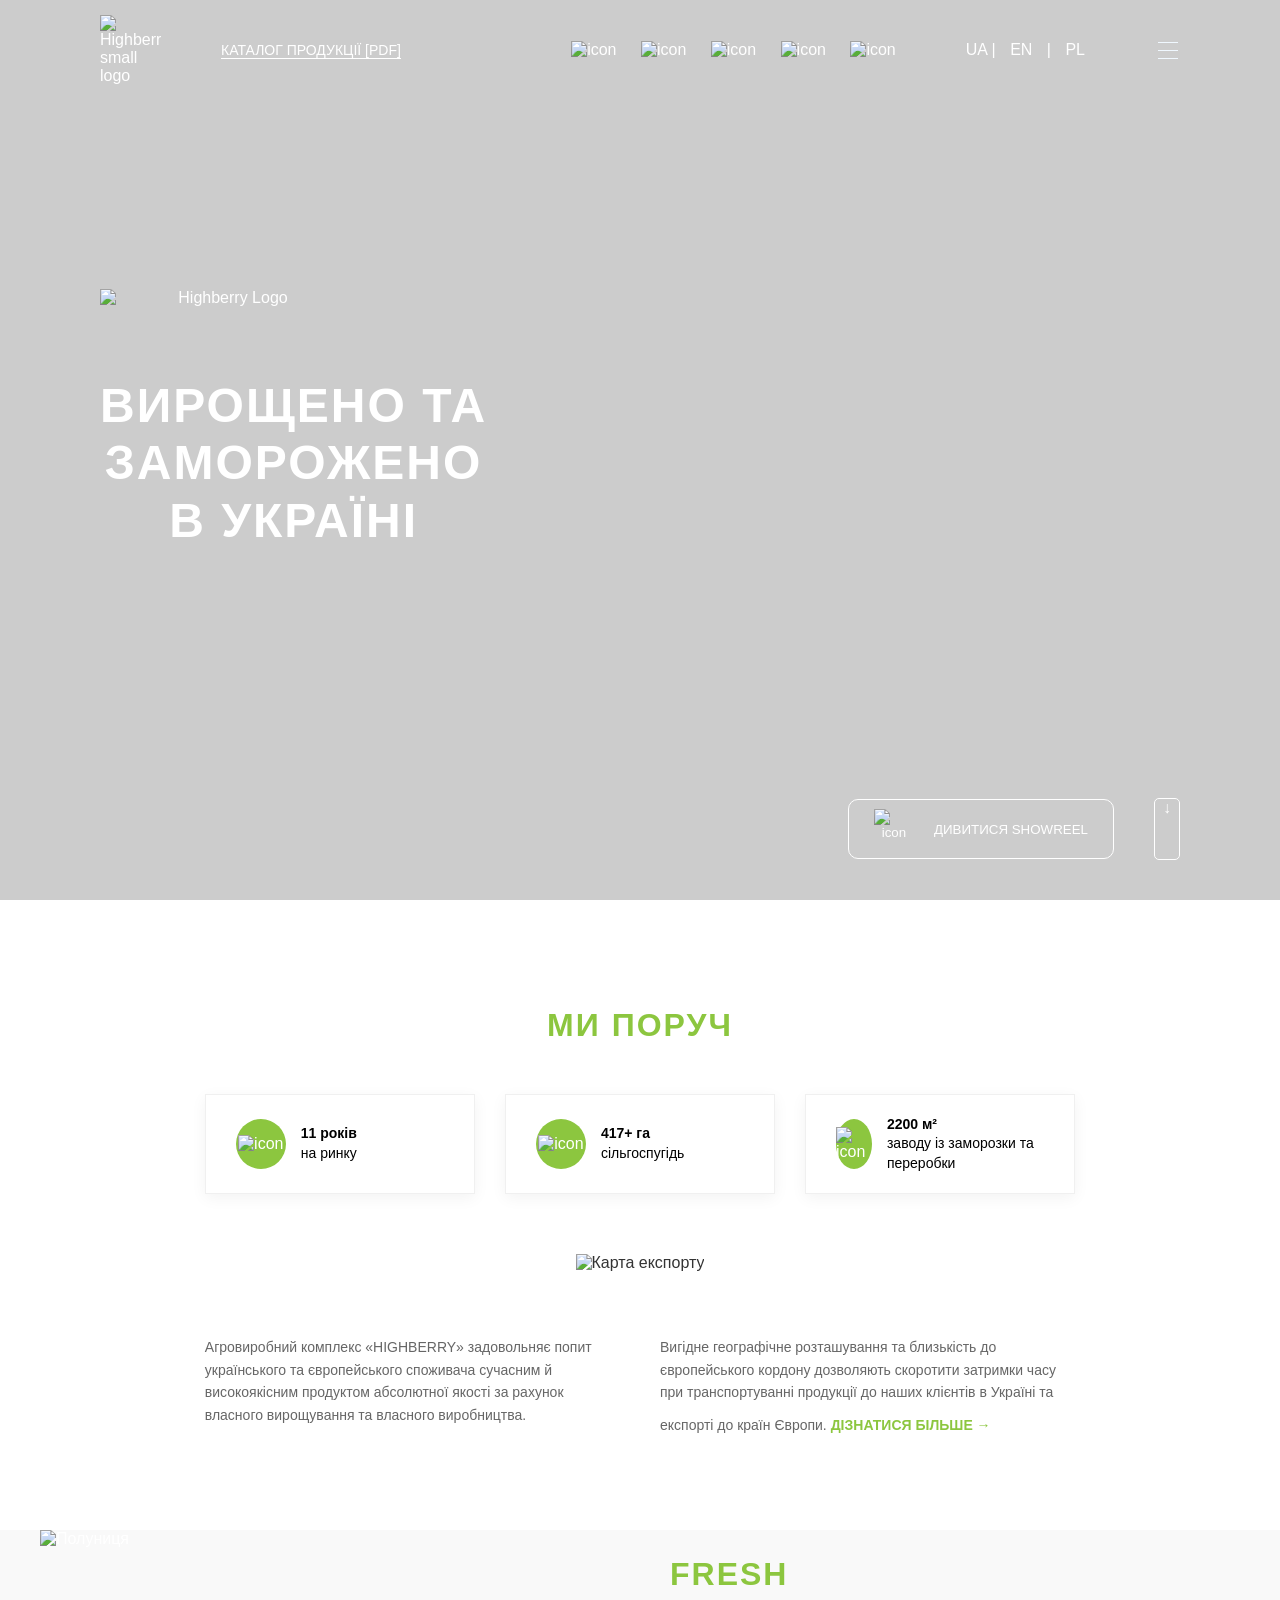
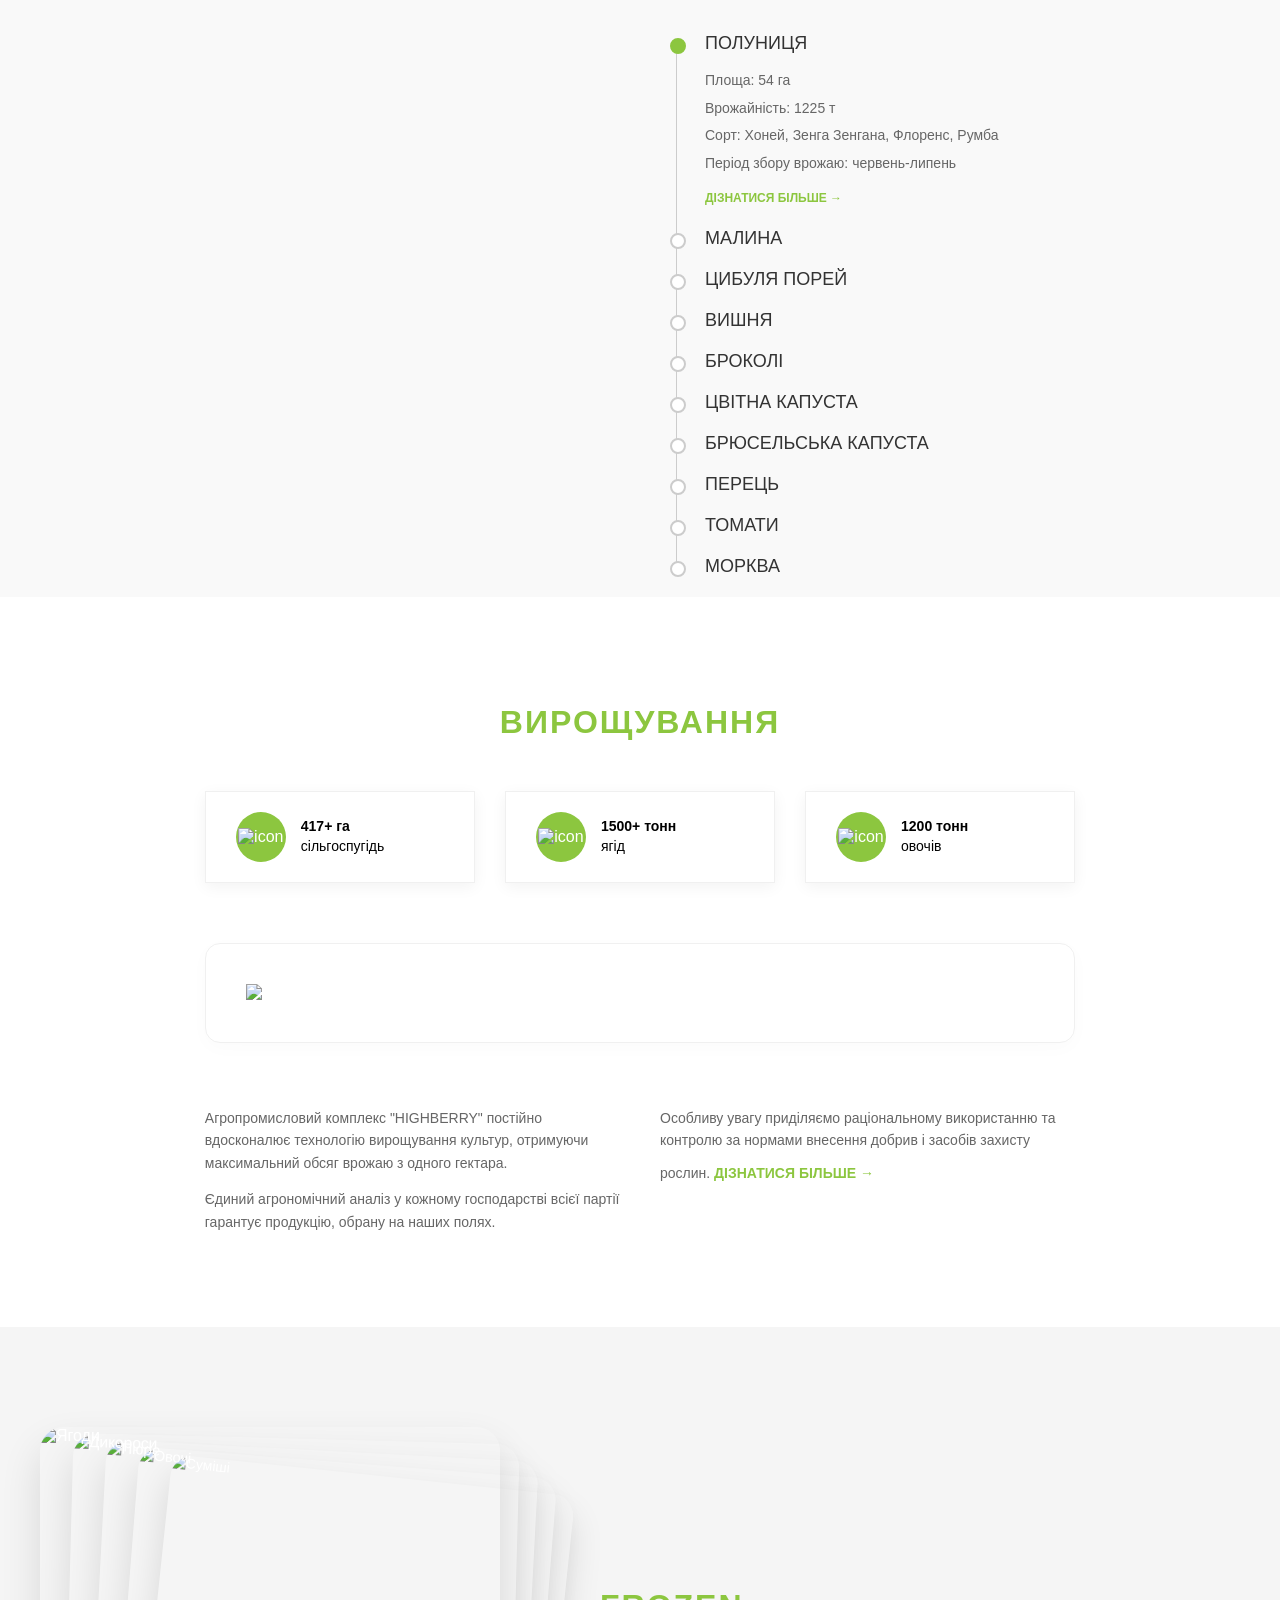
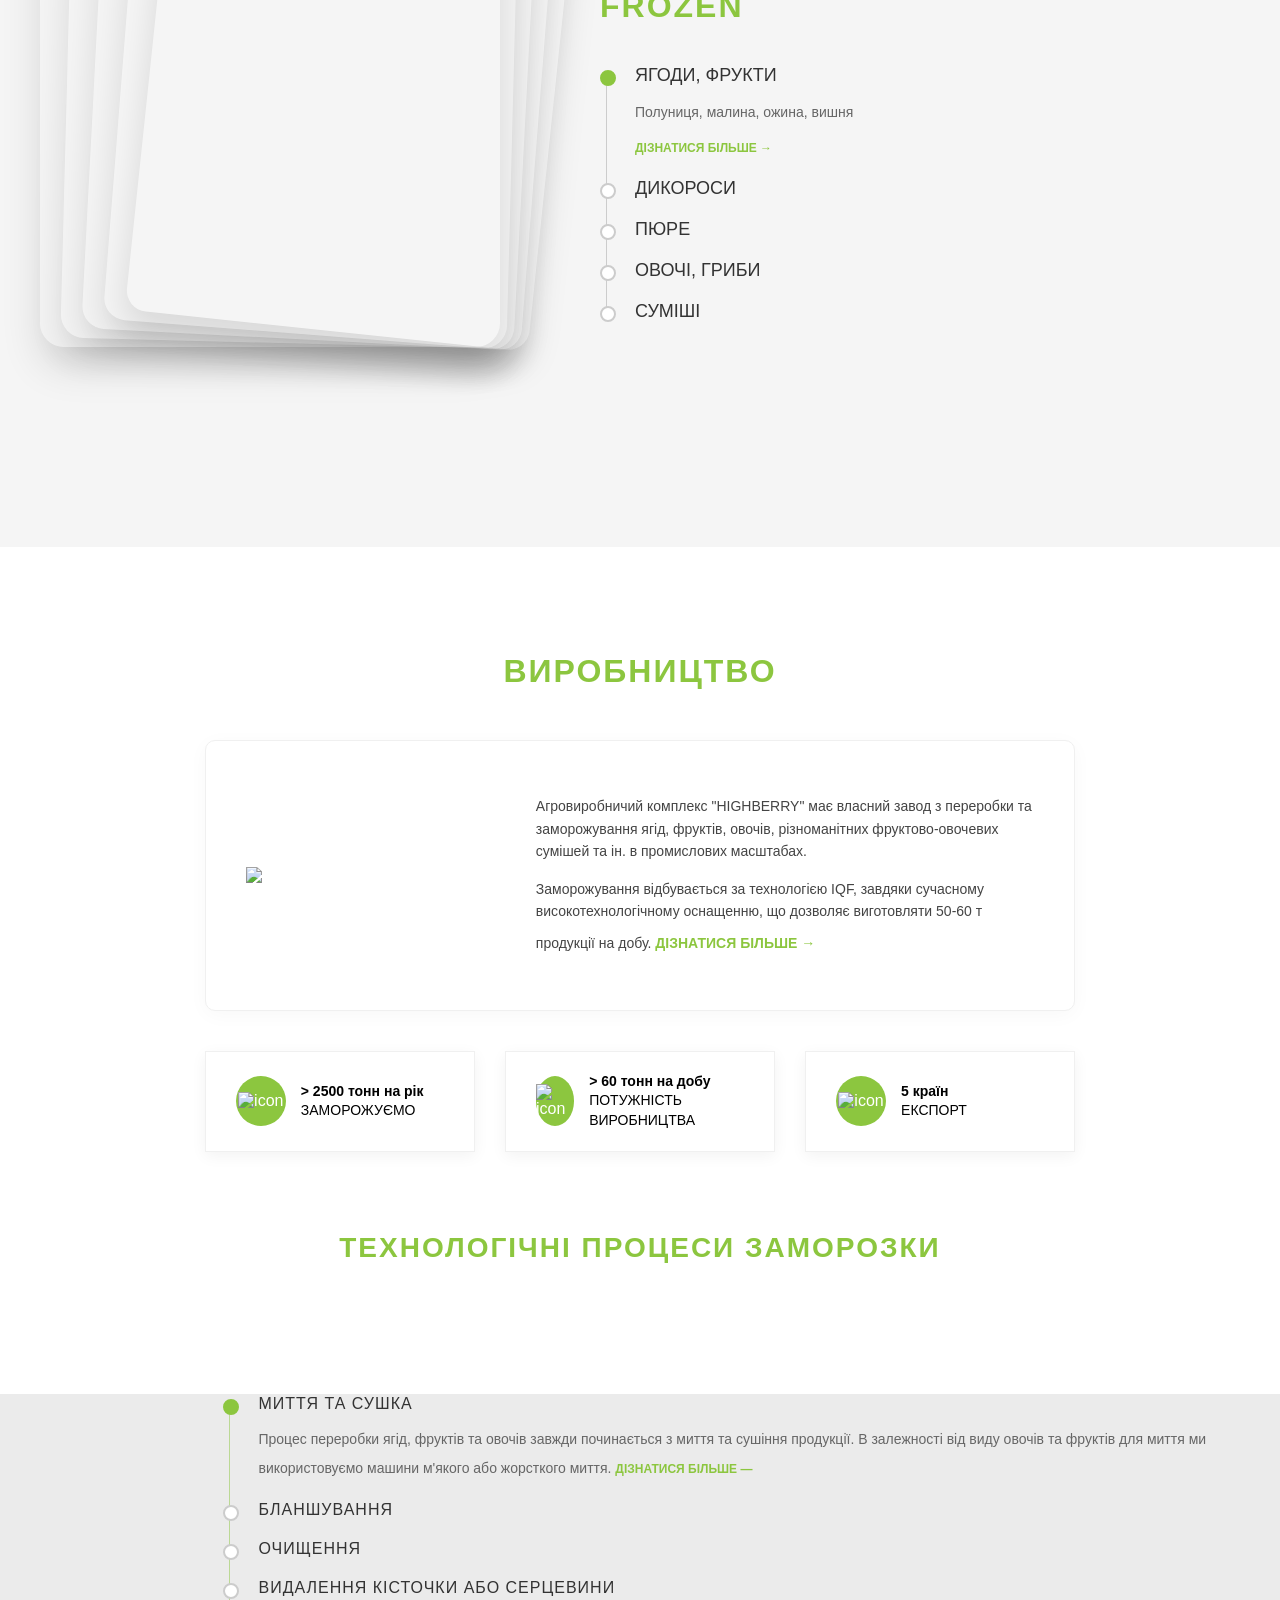
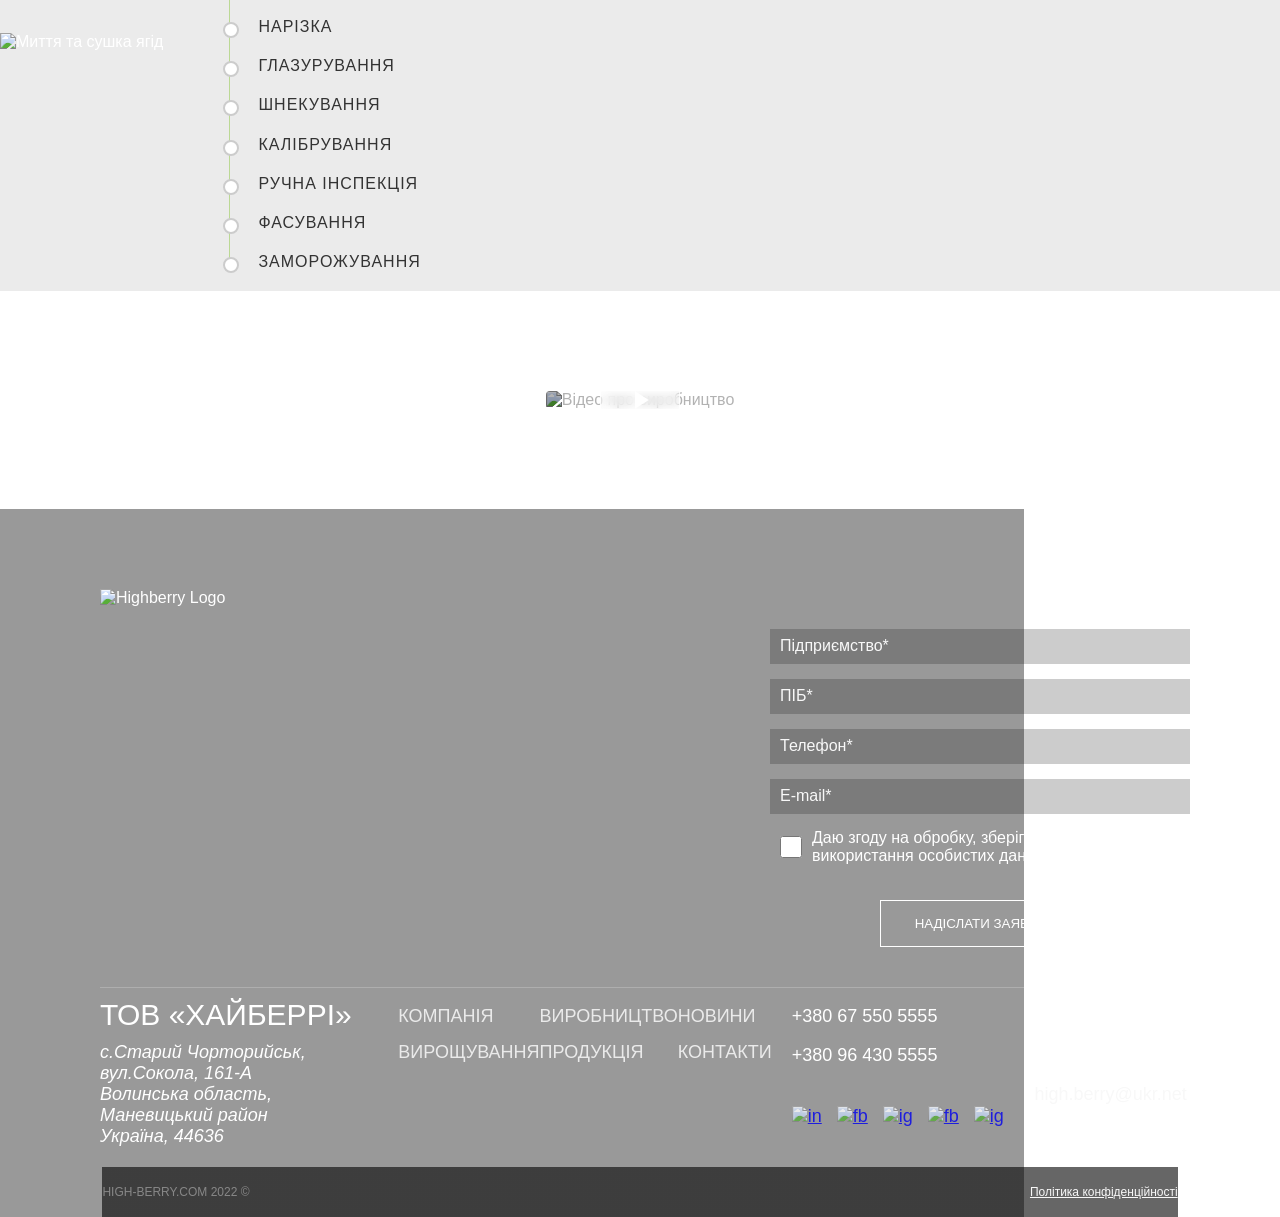
==== index.html @ d0d019eb "Add files via upload" ====
<!DOCTYPE html>
<html lang="en">
<head>
    <meta charset="UTF-8">
    <meta name="viewport" content="width=device-width, initial-scale=1.0">
    <link rel="stylesheet" href="style.css">
    <title>Document</title>
</head>
<body>
    <div class="overlay"></div>
    <nav class="nav">
        <div class="nav-header">
            <div class="lang-switch-mobile">
                <span class="active">UA</span> | <span>EN</span> | <span>PL</span>
            </div>
            <div class="nav-icons">
                <img class="home-btn" alt="icon" src="/img/icons/home.svg"></img>
            </div>
        </div>
    
        <ul class="nav-menu">
            <li><a href="/about.html">ПРО НАС</a></li>
            <li><a href="/mission.html">МІСІЯ ТА ЦІННОСТІ</a></li>
            <li><a href="/growing.html">ВИРОЩУВАННЯ</a></li>
            <li><a href="/production.html">ВИРОБНИЦТВО</a></li>
            <li class="has-submenu"><a href="/products.html">ПРОДУКЦІЯ</a> <img class="arrow-open-production" src="/img/icons/arrow-open.svg" alt="icon"></span>
                <ul class="production">
                    <li><a href="#">Fresh</a></li>
                    <li><a href="#">Frozen</a></li>
                    <li><a href="#">Роздрібні бренди</a></li>
                </ul>
            </li>
            <li><a href="#">НОВИНИ</a> <img class="arrow-open-news" src="/img/icons/arrow-open.svg" alt="icon">
                <ul class="news">
                    <li><a href="/events.html">Події</a></li>
                    <li><a href="/gallery.html">Галерея</a></li>
                    <li><a href="/interesting.html">Корисно Та Цікаво</a></li>
                </ul>
            </li>
            <li><a href="/vacancies.html">ВАКАНСІЇ</a></li>
            <li><a href="/contacts.html">КОНТАКТИ</a></li>
        </ul>
    
        <div class="nav-footer">
            <div class="nav-divider"></div>
            <div class="footer-contacts-row">
                <div class="phones">
                    <p>+380 67 560 3808</p>
                    <p>+380 96 400 5555</p>
                    <p class="email">high.berry@ukr.net</p>
                </div>
                <div class="regions">
                    <p>для України</p>
                    <p>для інших країн</p>
                </div>
            </div>
        </div>
    </nav>
    <section class="hero">
        <video autoplay muted loop playsinline class="background-video">
            <source src="/img/videoplayback.mp4" type="video/mp4">
            Ваш браузер не підтримує відео тег.
        </video>
        <header class="header">
            <div class="header-left">
                <img src="/img/icons/logo.svg" alt="Highberry small logo" class="logo-mini">
                <a href="#" class="catalog-link">КАТАЛОГ ПРОДУКЦІЇ [PDF]</a>
            </div>
            
            <div class="header-right">
                <div class="socials">
                    <img src="img/icons/ldin.svg" alt="icon"> 
                    <img src="img/icons/fb.svg" alt="icon">
                    <img src="img/icons/in.svg" alt="icon">
                    <img src="img/icons/yt.svg" alt="icon">
                    <img src="img/icons/tt.svg" alt="icon">
                </div>
                <div class="lang-switch">
                    <span>UA</span> | <a href="#">EN</a> | <a href="#">PL</a>
                </div>
                <div class="burger-menu"> <span></span></div>
            </div>
        </header>

        <div class="hero-content">
            <img src="/img/icons/logo.svg" alt="Highberry Logo" class="main-logo">
            <h1>ВИРОЩЕНО ТА <br> ЗАМОРОЖЕНО <br> В УКРАЇНІ</h1>
        </div>

        <div class="hero-footer">
            <button class="btn-showreel"><img src="/img/icons/play.svg" alt="icon">ДИВИТИСЯ SHOWREEL</button>
            <div class="scroll-down">↓</div>
        </div>
    </section>
    <section class="location">
        <div class="container">
            <h2 class="section-title">МИ ПОРУЧ</h2>
    
            <!-- Блок з цифрами -->
            <div class="stats-container">
                <div class="stat-card">
                    <div class="stat-icon"><img src="img/icons/years.svg" alt="icon"></div>
                    <div class="stat-text"><strong>11 років</strong><br>на ринку</div>
                </div>
                <div class="stat-card">
                    <div class="stat-icon"><img src="img/icons/farms.svg" alt="icon"></div>
                    <div class="stat-text"><strong>417+ га</strong><br>сільгоспугідь</div>
                </div>
                <div class="stat-card">
                    <div class="stat-icon"><img src="img/icons/factory.svg" alt="icon"></div>
                    <div class="stat-text"><strong>2200 м²</strong><br>заводу із заморозки та переробки</div>
                </div>
            </div>
    
            <!-- Зображення карти (image_9eb51a.png) -->
            <div class="map-wrapper">
                <img src="img/map.png" alt="Карта експорту" class="map-img">
            </div>
    
            <!-- Нижній текст у дві колонки -->
            <div class="location-description">
                <div class="desc-col">
                    <p>Агровиробний комплекс «HIGHBERRY» задовольняє попит українського та європейського споживача сучасним й високоякісним продуктом абсолютної якості за рахунок власного вирощування та власного виробництва.</p>
                </div>
                <div class="desc-col">
                    <p>Вигідне географічне розташування та близькість до європейського кордону дозволяють скоротити затримки часу при транспортуванні продукції до наших клієнтів в Україні та експорті до країн Європи. <a href="#" class="more-link">ДІЗНАТИСЯ БІЛЬШЕ →</a></p>
                </div>
            </div>
        </div>
    </section>
    <section class="fresh">
        <div class="fresh-container">
            <!-- Ліва частина: Зображення -->
            <div class="fresh-image">
                <img src="img/strawberry.png" alt="Полуниця">
            </div>
    
            <!-- Права частина: Контент -->
            <div class="fresh-content">
                <h2 class="fresh-title">FRESH</h2>
                
                <ul class="product-list fresh-list">
                    <!-- Активний пункт -->
                    <li class="product-item active" data-id="strawberry">
                        <div class="product-name">ПОЛУНИЦЯ</div>
                        <div class="product-details">
                            <p>Площа: 54 га</p>
                            <p>Врожайність: 1225 т</p>
                            <p>Сорт: Хоней, Зенга Зенгана, Флоренс, Румба</p>
                            <p>Період збору врожаю: червень-липень</p>
                            <a href="/cards/strawberry.html" class="details-link">ДІЗНАТИСЯ БІЛЬШЕ →</a>
                        </div>
                    </li>
    
                    <!-- Інші пункти -->
                    <li class="product-item" data-id="raspberry">
                        <div class="product-name">МАЛИНА</div>
                        <div class="product-details">
                            <p>Площа 25,3 га</p>
                            <p>Очікувана врожайність ≈ 200 т</p>
                            <p>Сорт: Полка, Херітейдж, Полана</p>
                            <p>Період збору врожаю: серпень-жовтень</p>
                            <a href="/cards/strawberry.html" class="details-link">ДІЗНАТИСЯ БІЛЬШЕ →</a>
                        </div>    
                    </li>
                    <li class="product-item" data-id="onion">
                        <div class="product-name">ЦИБУЛЯ ПОРЕЙ</div>
                        <div class="product-details">
                            <p>Площа 1 га</p>
                            <p>Очікувана врожайність ≈ 50 т</p>
                            <p>Сорт: Тітус, Крептон</p>
                            <p>Період збору врожаю: жовтень-листопад</p>
                            <a href="/cards/strawberry.html" class="details-link">ДІЗНАТИСЯ БІЛЬШЕ →</a>
                        </div>    
                    </li>
                    <li class="product-item" data-id="cherry">
                        <div class="product-name">ВИШНЯ</div>
                        <div class="product-details">
                            <p>Площа 88,2 га</p>
                            <p>Очікувана врожайність ≈ 1000 т</p>
                            <p>Сорт: Лутовка, Ерді, Дебрецена-Ботермо</p>
                            <p>Період збору врожаю: липень</p>
                            <a href="/cards/strawberry.html" class="details-link">ДІЗНАТИСЯ БІЛЬШЕ →</a>
                        </div>    
                    </li>
                    <li class="product-item" data-id="broccoli">
                        <div class="product-name">БРОКОЛІ</div>
                        <div class="product-details">
                            <p>Площа 45 га</p>
                            <p>Очікувана врожайність ≈ 800 т</p>
                            <p>Сорт: Монако, Партеон, Вавілон, Бесті, Корос, Монрело</p>
                            <p>Період збору врожаю: червень-липень, вересень-жовтень</p>
                            <a href="/cards/strawberry.html" class="details-link">ДІЗНАТИСЯ БІЛЬШЕ →</a>
                        </div>    
                    </li>
                    <li class="product-item" data-id="cauliflower">
                        <div class="product-name">ЦВІТНА КАПУСТА</div>
                        <div class="product-details">
                            <p>Площа 18 га</p>
                            <p>Очікувана врожайність ≈ 100 т</p>
                            <p>Сорт: Ардей</p>
                            <p>Період збору врожаю: липень, жовтень, листопад</p>
                            <a href="/cards/strawberry.html" class="details-link">ДІЗНАТИСЯ БІЛЬШЕ →</a>
                        </div>    
                    </li>
                    <li class="product-item" data-id="brussel">
                        <div class="product-name">БРЮСЕЛЬСЬКА КАПУСТА</div>
                        <div class="product-details">
                            <p>Площа 6 га</p>
                            <p>Очікувана врожайність ≈ 100 т</p>
                            <p>Сорт:  Профітус, Абакус</p>
                            <p>Період збору врожаю: вересень-жовтень</p>
                            <a href="/cards/strawberry.html" class="details-link">ДІЗНАТИСЯ БІЛЬШЕ →</a>
                        </div>    
                    </li>
                    <li class="product-item" data-id="pepper">
                        <div class="product-name">ПЕРЕЦЬ</div>
                        <div class="product-details">
                            <p>Площа 7 га</p>
                            <p>Очікувана врожайність ≈ 400 т</p>
                            <p>Сорт: Геркулес, Абей, Амаретто, Хаскі, Вангард, Фламінго</p>
                            <p>Період збору врожаю: серпень-вересень</p>
                            <a href="/cards/strawberry.html" class="details-link">ДІЗНАТИСЯ БІЛЬШЕ →</a>
                        </div>    
                    </li>
                    <li class="product-item" data-id="tomato">
                        <div class="product-name">ТОМАТИ</div>
                        <div class="product-details">
                            <p>Площа 4 га</p>
                            <p>Очікувана врожайність ≈ 400 т</p>
                            <p>Сорт: Ред Скай</p>
                            <p>Період збору врожаю: серпень-жовтень</p>
                            <a href="/cards/strawberry.html" class="details-link">ДІЗНАТИСЯ БІЛЬШЕ →</a>
                        </div>    
                    </li>
                    <li class="product-item" data-id="carrot">
                        <div class="product-name">МОРКВА</div>
                        <div class="product-details">
                            <p>Площа 10 га</p>
                            <p>Очікувана врожайність ≈ 1000 т</p>
                            <p>Сорт: Абако, Бангор, Болівар, Дордонь, Елеганс, Романс</p>
                            <p>Період збору врожаю: вересень</p>
                            <a href="/cards/strawberry.html" class="details-link">ДІЗНАТИСЯ БІЛЬШЕ →</a>
                        </div>    
                    </li>
                </ul>
            </div>
        </div>
    </section>
    <section class="growing">
        <div class="container">
            <h2 class="section-title">ВИРОЩУВАННЯ</h2>
    
            <!-- Картки статистики -->
            <div class="stats-container">
                <div class="stat-card">
                    <div class="stat-icon"><img src="img/icons/farms.svg" alt="icon"></div>
                    <div class="stat-text"><strong>417+ га</strong><br>сільгоспугідь</div>
                </div>
                <div class="stat-card">
                    <div class="stat-icon"><img src="img/icons/berry.svg" alt="icon"></div>
                    <div class="stat-text"><strong>1500+ тонн</strong><br>ягід</div>
                </div>
                <div class="stat-card">
                    <div class="stat-icon"><img src="img/icons/berry.svg" alt="icon"></div>
                    <div class="stat-text"><strong>1200 тонн</strong><br>овочів</div>
                </div>
            </div>
    
            <!-- Центральне зображення території -->
            <div class="territory-wrapper">
                <img src="img/territory.png" alt="Схема території 417 га" class="territory-img">
            </div>
    
            <!-- Опис у дві колонки -->
            <div class="location-description">
                <div class="desc-col">
                    <p>Агропромисловий комплекс "HIGHBERRY" постійно вдосконалює технологію вирощування культур, отримуючи максимальний обсяг врожаю з одного гектара.</p>
                    <p>Єдиний агрономічний аналіз у кожному господарстві всієї партії гарантує продукцію, обрану на наших полях.</p>
                </div>
                <div class="desc-col">
                    <p>Особливу увагу приділяємо раціональному використанню та контролю за нормами внесення добрив і засобів захисту рослин. <a href="#" class="more-link">ДІЗНАТИСЯ БІЛЬШЕ →</a></p>
                </div>
            </div>
        </div>
    </section>
    <section class="frozen">
        <div class="frozen-container">
            <div class="image-stack" id="frozen-stack">
                <img src="img/berries.png" alt="Ягоди" class="stack-carusel-img active" data-id="berries">
                <img src="img/wild.png" alt="Дикороси" class="stack-carusel-img" data-id="wild">
                <img src="img/puree.png" alt="Пюре" class="stack-carusel-img" data-id="puree">
                <img src="img/veggies.png" alt="Овочі" class="stack-carusel-img" data-id="veggies">
                <img src="img/mix.png" alt="Суміші" class="stack-carusel-img" data-id="mix">
            </div>
    
            <div class="frozen-content">
                <h2 class="frozen-title">FROZEN</h2>
                <ul class="product-list frozen-list">
                    <li class="product-item-carusel active" data-target="berries">
                        <div class="product-name">ЯГОДИ, ФРУКТИ</div>
                        <div class="product-details">
                            <p>Полуниця, малина, ожина, вишня</p>
                            <a href="/products.html" class="details-link">ДІЗНАТИСЯ БІЛЬШЕ →</a>
                        </div>
                    </li>
                    <li class="product-item-carusel" data-target="wild">
                        <div class="product-name">ДИКОРОСИ</div>
                        <div class="product-details">
                            <p>Ожина, журавлина, калина, чорниця...</p>
                            <a href="/products.html" class="details-link">ДІЗНАТИСЯ БІЛЬШЕ →</a>
                        </div>
                    </li>
                    <li class="product-item-carusel" data-target="puree">
                        <div class="product-name">ПЮРЕ</div>
                        <div class="product-details">
                            <p>полуничне і малинове пюре без кісточок</p>
                            <a href="/products.html" class="details-link">ДІЗНАТИСЯ БІЛЬШЕ →</a>
                        </div>
                    </li>
                    <li class="product-item-carusel" data-target="veggies">
                        <div class="product-name">ОВОЧІ, ГРИБИ</div>
                        <div class="product-details">
                            <p>броколі, брюссельська капуста, цвітна капуста, болгарський перець, помідор, морква</p>
                            <a href="/products.html" class="details-link">ДІЗНАТИСЯ БІЛЬШЕ →</a>
                        </div>

                    </li>

                    <li class="product-item-carusel" data-target="mix">
                        <div class="product-name">СУМІШІ</div>
                        <div class="product-details">
                            <p>суміші овочів, ягід і фруктів</p>
                            <a href="#" class="details-link">ДІЗНАТИСЯ БІЛЬШЕ →</a>
                        </div>
                    </li>
                    </ul>
            </div>
        </div>
    </section>
    
    <section class="manufactoring">
        <div class="container">
            <h2 class="section-title">ВИРОБНИЦТВО</h2>
    
            <!-- Головна картка IQF -->
            <div class="iqf-main-card">
                <div class="iqf-logo">
                    <img src="img/iqf-logo.svg" alt="IQF Logo">
                </div>
                <div class="iqf-text">
                    <p>Агровиробничий комплекс "HIGHBERRY" має власний завод з переробки та заморожування ягід, фруктів, овочів, різноманітних фруктово-овочевих сумішей та ін. в промислових масштабах.</p>
                    <p>Заморожування відбувається за технологією IQF, завдяки сучасному високотехнологічному оснащенню, що дозволяє виготовляти 50-60 т продукції на добу. <a href="#" class="more-link">ДІЗНАТИСЯ БІЛЬШЕ →</a></p>
                </div>
            </div>
    
            <!-- Картки статистики (використовуємо вже існуючий контейнер) -->
            <div class="stats-container">
                <div class="stat-card">
                    <div class="stat-icon"><img src="img/icons/ice.svg" alt="icon"></div>
                    <div class="stat-text"><strong>> 2500 тонн на рік</strong><br>ЗАМОРОЖУЄМО</div>
                </div>
                <div class="stat-card">
                    <div class="stat-icon"><img src="img/icons/power.svg" alt="icon"></div>
                    <div class="stat-text"><strong>> 60 тонн на добу</strong><br>ПОТУЖНІСТЬ ВИРОБНИЦТВА</div>
                </div>
                <div class="stat-card">
                    <div class="stat-icon"><img src="img/icons/world.svg" alt="icon"></div>
                    <div class="stat-text"><strong>5 країн</strong><br>ЕКСПОРТ</div>
                </div>
            </div>
    
            <h2 class="section-title secondary-title">ТЕХНОЛОГІЧНІ ПРОЦЕСИ ЗАМОРОЗКИ</h2>
        </div>
    </section>
    <section class="tech-processes">
        <div class="tech-container">
            <!-- Ліва частина: Зображення процесу -->
            <div class="tech-image">
                <img src="img/washing.png" alt="Миття та сушка ягід" class="tech-main-image">
            </div>
    
            <!-- Права частина: Список процесів -->
            <div class="fresh-content">
                <ul class="product-list fresh-list">
                    <!-- Активний процес -->
                    <li class="product-item active" data-tech="washing">
                        <div class="product-name">МИТТЯ ТА СУШКА</div>
                        <div class="product-details">
                            <p>Процес переробки ягід, фруктів та овочів завжди починається з миття та сушіння продукції. В залежності від виду овочів та фруктів для миття ми використовуємо машини м'якого або жорсткого миття. <a href="/production.html" class="details-link">ДІЗНАТИСЯ БІЛЬШЕ —</a></p>
                        </div>
                    </li>
                    <li class="product-item" data-tech="blanching">
                        <div class="product-name">БЛАНШУВАННЯ</div>
                        <div class="product-details">
                            <p>Процес швидкого прогрівання продуктів парою. Позбавляє від гіркоти та різкого запаху, дозволяє зберегти колір та аромату продукту.  Бланшована продукція не потребує подальшої кулінарної обробки.
                                <a href="/production.html" class="details-link">ДІЗНАТИСЯ БІЛЬШЕ —</a></p>
                        </div>
                    </li>
                    <li class="product-item" data-tech="cleaning">
                        <div class="product-name">ОЧИЩЕННЯ</div>
                        <div class="product-details">
                            <p>Процес глибокого очищення овочів від бруду та піску, залишків хімічних речовин, полірування та позбавлення продукції від кожухи, або шкірки.
                                <a href="/production.html" class="details-link">ДІЗНАТИСЯ БІЛЬШЕ —</a></p>
                        </div>
                    </li>
                    <li class="product-item" data-tech="seed">
                        <div class="product-name">ВИДАЛЕННЯ КІСТОЧКИ АБО СЕРЦЕВИНИ </div>
                        <div class="product-details">
                            <p>Наші кісточковибивні машини призначені для вилучення кісточок зі свіжих вишень та слив. Продуктивність виробництва — до 60 т на добу.

                                Завод “HIGHBERRY” також  оснащений машиною  для видалення серцевини яблука.
                                <a href="/production.html" class="details-link">ДІЗНАТИСЯ БІЛЬШЕ —</a></p>
                        </div>
                    </li>
                    <li class="product-item" data-tech="cutting">
                        <div class="product-name">НАРІЗКА</div>
                        <div class="product-details">
                            <p>Можлива нарізка кубиками / соломкою / кільцями / скибочками

                                Промислові шинкувальні машини призначені для нарізки кубиками, соломкою, кільцями  або  скибочками великого асортименту овочів та коренеплодів.
                                
                                Функція регулювання подрібнювання та широкий асортимент ножів й решіток дозволяє налаштовувати машини для  нарізки продуктів різним калібром та товщиною.
                                <a href="/production.html" class="details-link">ДІЗНАТИСЯ БІЛЬШЕ —</a></p>
                        </div>
                    </li>
                    <li class="product-item" data-tech="glazing">
                        <div class="product-name">ГЛАЗУРУВАННЯ</div>
                        <div class="product-details">
                            <p>Процес утворення тонкого шару льодяної глазурі на поверхні хрестоцвітих, а саме броколі та кольорової капусти. Це захищає продукт від виморожування та розпадання суцвіття. Дозволяє зберігати форму та колір близькими до свіжих протягом усього терміну зберігання. Після глазурування продукція зберігає високу якість та розсипчастість, добре фасується.<a href="/production.html" class="details-link">ДІЗНАТИСЯ БІЛЬШЕ —</a></p>
                        </div>
                    </li>
                    <li class="product-item" data-tech="screw">
                        <div class="product-name">ШНЕКУВАННЯ</div>
                        <div class="product-details">
                            <p>Процес провіювання, відділення ягід від стебел, плодоніжок, хвостиків та листочків на шнеку.<a href="#" class="details-link">ДІЗНАТИСЯ БІЛЬШЕ —</a></p>
                        </div>
                    </li>
                    <li class="product-item" data-tech="sorting">
                        <div class="product-name">КАЛІБРУВАННЯ</div>
                        <div class="product-details">
                            <p>Наш завод обладнаний промисловими калібраторами та конвейєром, для механічного розділу на фракції сировини.  За їх допомогою, в процесі калібрування, йде відсів занадто мілких фракцій та відбувається сортування ягід,  фруктів та овочів.<a href="/production.html" class="details-link">ДІЗНАТИСЯ БІЛЬШЕ —</a></p>
                        </div>
                    </li>
                    <li class="product-item "data-tech="inspection">
                        <div class="product-name">РУЧНА ІНСПЕКЦІЯ</div>
                        <div class="product-details">
                            <p>Інспекція — це найвідповідальніший із процесів, саме тому цю функцію довірено людині. Незамінні на виробництві професійні інспекційні столи-конвеєри зі спеціальним освітленням є запорукою якісного та успішного виконання заходів контролю.<a href="/production.html" class="details-link">ДІЗНАТИСЯ БІЛЬШЕ —</a></p>
                        </div>
                    </li>
                    <li class="product-item" data-tech="packing">
                        <div class="product-name">ФАСУВАННЯ</div>
                        <div class="product-details">
                            <p>Особливе місце серед технологічних процесів займає фасування та пакування продукції. Пакувальне обладнання  є універсальним, це дозволяє упаковувати як свіжу, так і заморожену продукцію різних типів – овочі, фрукти, ягоди, суміші вагою від 400г до 25кг.<a href="/production.html" class="details-link">ДІЗНАТИСЯ БІЛЬШЕ —</a></p>
                        </div>
                    </li>
                    <li class="product-item" data-tech="freezing">
                        <div class="product-name">ЗАМОРОЖУВАННЯ</div>
                        <div class="product-details">
                            <p>Заморожування — це ефективний метод консервування продуктів шляхом зниження їх температури нижче точки замерзання води (зазвичай -18 і нижче), що зупиняє розвиток мікроорганізмів та зберігає поживність.<a href="/production.html" class="details-link">ДІЗНАТИСЯ БІЛЬШЕ —</a></p>
                        </div>
                    </li>
                </ul>
            </div>
        </div>
    </section>
    <section class="video-section">
        <div class="container">
            <div class="video-container">
                <!-- Зображення-заглушка (thumbnail) -->
                <img src="img/video-preview.png" alt="Відео про виробництво" class="video-thumb">
                
                <!-- Кнопка Play -->
                <button class="play-button">
                    <svg viewBox="0 0 24 24" fill="none" xmlns="http://www.w3.org/2000/svg">
                        <path d="M8 5V19L19 12L8 5Z" fill="white"/>
                    </svg>
                </button>
            </div>
        </div>
    </section>
    <footer class="last">
            <div class="footer-container">
                <!-- Верхня частина з лого та формою -->
                <div class="footer-top">
                    <div class="footer-logo">
                        <img src="img/icons/logo.svg" alt="Highberry Logo">
                    </div>
                    
                    <form class="contact-form">
                        <input type="text" placeholder="Підприємство*">
                        <input type="text" placeholder="ПІБ*">
                        <input type="tel" placeholder="Телефон*">
                        <input type="email" placeholder="E-mail*">
                        <div class="form-agreement">
                            <input type="checkbox" id="agree">
                            <label for="agree">Даю згоду на обробку, зберігання та використання особистих даних</label>
                        </div>
                        <button type="submit" class="submit-btn">НАДІСЛАТИ ЗАЯВКУ</button>
                    </form>
                </div>
    
                <!-- Нижня частина з контактами та меню -->
                <div class="footer-bottom">
                    <div class="footer-info">
                        <p>ТОВ «ХАЙБЕРРІ»</p>
                        <address>
                            с.Старий Чорторийськ, вул.Сокола, 161-А<br>
                            Волинська область, Маневицький район<br>
                            Україна, 44636
                        </address>
                    </div>
    
                    <nav class="footer-nav">
                        <ul>
                            <li><a href="#">КОМПАНІЯ</a></li>
                            <li><a href="#">ВИРОЩУВАННЯ</a></li>
                        </ul>
                        <ul>
                            <li><a href="#">ВИРОБНИЦТВО</a></li>
                            <li><a href="#">ПРОДУКЦІЯ</a></li>
                        </ul>
                        <ul>
                            <li><a href="#">НОВИНИ</a></li>
                            <li><a href="#">КОНТАКТИ</a></li>
                        </ul>
                    </nav>
    
                    <div class="footer-contacts">
                        <p>+380 67 550 5555</p>
                        <p>+380 96 430 5555</p>
                        <div class="socials-footer">
                            <a href="#"><img src="/img/icons/ldin.svg" alt="in"></a>
                            <a href="#"><img src="/img/icons/fb.svg" alt="fb"></a>
                            <a href="#"><img src="/img/icons/in.svg" alt="ig"></a>
                            <a href="#"><img src="/img/icons/yt.svg" alt="fb"></a>
                            <a href="#"><img src="/img/icons/tt.svg" alt="ig"></a>
                        </div>
                    </div>
                    <div class="footer-email">
                        <p>Для україни</p>
                        <p>Для інших країн</p>
                        <div class="email-footer">
                            <a href="#">high.berry@ukr.net</a>
                        </div>
                    </div>
                </div>
                
            </div>
            <div class="footer-copyright">
                <span>HIGH-BERRY.COM 2022 ©</span>
                <a href="#">Політика конфіденційності</a>
            </div>
    </footer>
    <script>
        document.querySelector('.burger-menu').addEventListener('click',function(){
            this.classList.toggle('active');
            document.querySelector('.overlay').classList.toggle('open');
            document.querySelector('.nav').classList.toggle('open');
        })
        document.querySelector('.arrow-open-production').addEventListener('click',function(){
            this.classList.toggle('active');
            document.querySelector('.production').classList.toggle('open');
        })
        document.querySelector('.arrow-open-news').addEventListener('click',function(){
            this.classList.toggle('active');
            document.querySelector('.news').classList.toggle('open');
        })
        document.addEventListener('DOMContentLoaded', () => {
  initFreshSlider();
  initTechSlider();
  initFrozenSlider();
});

/* =========================
   CORE HELPERS
========================= */

function setActive(items, activeItem) {
  items.forEach(i => i.classList.remove('active'));
  activeItem.classList.add('active');
}

function fadeImage(img, newSrc, delay = 200) {
  img.style.opacity = '0';
  setTimeout(() => {
    img.src = newSrc;
    img.style.opacity = '1';
  }, delay);
}
function initFreshSlider() {
  const items = document.querySelectorAll('.fresh-list .product-item');
  const img = document.querySelector('.fresh-image img');

  if (!items.length || !img) return;

  items.forEach(item => {
    item.addEventListener('click', () => {
      const id = item.dataset.id;
      const data = products?.[id];

      if (!data) return;

      setActive(items, item);
      fadeImage(img, data.img);
    });
  });
}
function initTechSlider() {
  const items = document.querySelectorAll('[data-tech]');
  const img = document.querySelector('.tech-main-image');

  if (!items.length || !img) return;

  items.forEach(item => {
    item.addEventListener('click', () => {
      const id = item.dataset.tech;
      const src = techImages?.[id];

      if (!src) return;

      setActive(items, item);
      fadeImage(img, src);
    });
  });
}
function initFrozenSlider() {
  const items = document.querySelectorAll('.product-item-carusel');
  const images = Array.from(document.querySelectorAll('.stack-carusel-img'));

  if (!items.length || !images.length) return;

  let order = [...images];

  function render() {
    order.forEach((img, index) => {
      const offsetY = index * 4;
      const offsetX = index * 20;
      const rotate = index * 1.5;
      const scale = 1 - index * 0.03;

      img.style.zIndex = 100 - index;
      img.style.transform = `
        translateY(${offsetY}px)
        translateX(${offsetX}px)
        rotate(${rotate}deg)
        scale(${scale})
      `;

      img.classList.toggle('active', index === 0);
    });
  }

  render();

  items.forEach(item => {
    item.addEventListener('click', () => {
      setActive(items, item);

      const target = item.dataset.target;
      const clicked = order.find(img => img.dataset.id === target);

      if (!clicked) return;

      order = [
        clicked,
        ...order.filter(i => i !== clicked)
      ];

      render();
    });
  });
}
const products = {
  strawberry: { img: 'img/strawberry.png' },
  raspberry: { img: 'img/raspberry.png' },
  onion: { img: 'img/onion.png' },
  cherry: { img: 'img/cherry.png' },
  broccoli: { img: 'img/broccoli.png' },
  cauliflower: { img: 'img/cauliflower.png' },
  brussel: { img: 'img/brussel.png' },
  pepper: { img: 'img/pepper.png' },
  tomato: { img: 'img/tomato.png' },
  carrot: { img: 'img/carrot.png' }
};
const techImages = {
  washing: 'img/washing.png',
  blanching: 'img/blanching.png',
  cleaning: 'img/cleaning.png',
  seed: 'img/seed.png',
  cutting: 'img/cutting.png',
  glazing: 'img/glazing.jpg',
  screw: 'img/screw.png',
  sorting: 'img/sorting.png',
  inspection: 'img/inspection.png',
  packing: 'img/packing.png',
  freezing: 'img/freezing.png'
};
    </script>
</body>
</html>
---- style.css ----
body { margin: 0; padding: 0; box-sizing: border-box; font-family: Arial, sans-serif; /* Замініть на шрифт з макета */
    color: white; }
.hero { box-sizing: border-box; height: 100vh; background-image: linear-gradient(rgba(0,0,0,0.2), rgba(0,0,0,0.2)); background-size: cover; background-position: center; display: flex; flex-direction: column; justify-content: space-between; padding: 20px 100px; }
.video-bg-container { position: relative; width: 100%; height: 100vh; /* На всю висоту екрана */
    overflow: hidden; /* Щоб відео не вилазило за межі */
    display: flex; align-items: center; justify-content: center; }
.background-video { position: absolute; top: 0; left: 0; width: 100%; height: 100%; object-fit: cover; /* Відео поводиться як background-size: cover */
    z-index: -1; /* Відправляємо відео на задній план */ }
.video-content { color: white; text-align: center; z-index: 1; /* Піднімаємо текст над відео */
    text-shadow: 2px 2px 4px rgba(0,0,0,0.5); /* Додаємо тінь для читабельності */ }
/* Шапка */
.header { display: flex; justify-content: space-between; align-items: center; height: 60px; }
.burger-menu { z-index: 50; width: 25px; height:25px; display: flex; align-items: center; justify-content: center; cursor: pointer; }
.burger-menu span,
.burger-menu::before,
.burger-menu::after { content: ''; position: absolute; height: 1px; width: 20px; background-color: aliceblue; transition: all 0.3s ease 0s; }
.burger-menu::before { transform: translateY(-8px); }
.burger-menu::after { transform: translateY(8px); }
.burger-menu.active span { transform: scale(0); }
.burger-menu.active::before { right: 40px; transform: translateY(6px); transform: rotate(45deg); background-color:#6AB354 }
.burger-menu.active::after { right: 40px; transform: translateY(-6px); transform: rotate(-45deg); background-color:#6AB354 }
.nav { display: block; position: fixed; /* Краще fixed для повноекранного меню */
    top: 0; right: 0; width: 28vw; height: 100vh; background-color: #f8f8f8; z-index: 40; /* Початковий стан — сховано */
    transform: translateX(100%); /* Анімація закриття (спрацює, коли приберете клас .open) */
    animation: closeNav 750ms ease forwards; }
.nav.open { /* Анімація відкриття */
    animation: openNav 750ms ease forwards; }
/* Анімація появи */
@keyframes openNav {
 from { transform: translateX(100%); }
to { transform: translateX(0); }
 }
/* Анімація зникнення */
@keyframes closeNav {
 from { transform: translateX(0); }
to { transform: translateX(100%); }
 }
.nav { position: fixed; top: 0; right: 0; width: 28vw; height: 100vh; background-color: #FFFFFF; z-index: 40; padding: 30px; box-sizing: border-box; display: flex; flex-direction: column; color: #8CC63F; /* Зелений колір тексту з макета */
    font-family: 'Roboto', sans-serif; transform: translateX(100%); transition: transform 0.5s ease; }
.nav.open { transform: translateX(0); }
.overlay { position: fixed; top: 0; left: 0; width: 100%; height: 100%; background-color: rgba(0, 0, 0, 0.4); /* Напівпрозорий чорний колір */
    z-index: 30; /* Менше, ніж у .nav (який має 100), але більше, ніж у контенту */
    opacity: 0; visibility: hidden; transition: opacity 0.5s ease, visibility 0.5s ease; }
/* Стан, коли оверлей активний */
.overlay.open { opacity: 1; visibility: visible; }
/* Хедер меню (іконки та мови) */
.nav-header { display: flex; justify-content: space-between; align-items: center; margin-bottom: 50px; margin-top: 10px; }
.lang-switch-mobile { font-size: 14px; font-weight: bold; }
.home-btn { transform: translateX(-50px); }
/* Пункти меню */
.nav-menu { list-style: none; padding: 0; margin: 0; }
.nav-menu li { opacity: 0; /* Спочатку невидимі */
    transform: translateX(100px); /* Зміщені вправо */ }
.nav.open .nav-menu li { animation: slideIn 0.5s ease forwards; }
@keyframes slideIn {
 to { opacity: 1; transform: translateX(0); }
 }
/* Каскадна поява (затримка для кожного пункту) */
.nav.open .nav-menu li:nth-child(1) { animation-delay: 0.1s; }
.nav.open .nav-menu li:nth-child(2) { animation-delay: 0.2s; }
.nav.open .nav-menu li:nth-child(3) { animation-delay: 0.3s; }
.nav.open .nav-menu li:nth-child(4) { animation-delay: 0.4s; }
.nav.open .nav-menu li:nth-child(5) { animation-delay: 0.5s; }
.nav.open .nav-menu li:nth-child(6) { animation-delay: 0.6s; }
.nav.open .nav-menu li:nth-child(7) { animation-delay: 0.7s; }
.nav.open .nav-menu li:nth-child(8) { animation-delay: 0.8s; }
.nav-menu > li { font-size: 24px; margin-bottom: 15px; text-transform: uppercase; cursor: pointer; align-items: center; gap: 10px; }
nav a { color: #8CC63F; text-decoration: none; }
.arrow { font-size: 16px; }
/* Підменю */
.production, .news { display: none; list-style: none; }
.production li, .news li { margin: 10px 20px 10px ; }
.production.open, .news.open { display:contents; text-transform: capitalize; }
.arrow-open-production.active,.arrow-open-news.active { transform: rotate(90deg); /* Або 90deg, залежно від макета */ }
.submenu li { font-size: 20px; margin-bottom: 10px; text-transform: none; /* Fresh, Frozen пишуться не капсом */ }
/* Контакти внизу меню */
.nav-footer { margin-top: auto; font-size: 13px; font-weight: bold; }
.nav-divider { height: 1px; background-color: #8CC63F; margin-bottom: 25px; opacity: 0.5; }
.footer-contacts-row { display: flex; justify-content: space-between; line-height: 1.8; }
.email { margin-top: 5px; }
.regions { text-align: right; font-weight: normal; }
/* Адаптація для мобільних (ширина меню) */
@media (max-width: 768px) {
 .nav { width: 100vw; /* На мобільних меню на весь екран */ }
 }
.header-left, .header-right { display: flex; align-items: center; gap: 60px; }
.catalog-link { color: white; text-decoration: none; font-size: 14px; border-bottom: 1px solid white; }
.socials img, .lang-switch a { color: white; text-decoration: none; margin: 0 10px; }
/* Центральний контент */
.hero-content { text-align: center; display: flex; flex-direction: column; align-items: flex-start; }
.main-logo { width: 250px; /* Налаштуйте під макет */
    margin-bottom: 30px; }
.logo-mini { width: 61px; }
h1 { font-size: 48px; line-height: 1.2; text-transform: uppercase; letter-spacing: 2px; }
/* Футер секції */
.hero-footer { display: flex; justify-content: flex-end; align-items: center; gap: 40px; padding-bottom: 20px; }
.btn-showreel { display: flex; background: none; border: 1px solid white; color: white; padding: 10px 25px; border-radius: 10px; cursor: pointer; height: 60px; align-items: center; gap: 20px; }
.btn-showreel img { width: 40px; height: 40px; }
.scroll-down { border: 1px solid white; padding: 0 8px; border-radius: 5px; height: 60px; }
.location { background-color: #ffffff; padding: 80px 0; color: #333; font-family: sans-serif; }
.container { max-width: 68vw; margin: 0 auto; padding: 0 20px; text-align: center; align-items: center; }
.section-title { color: #8CC63F; /* Зелений колір як на макеті */
    font-size: 32px; letter-spacing: 2px; margin-bottom: 50px; text-transform: uppercase; }
/* Картки зі статистикою */
.stats-container { display: flex; justify-content: center; gap: 30px; margin-bottom: 60px; }
.stat-card { background: #fff; border: 1px solid #f0f0f0; padding: 20px 30px; display: flex; align-items: center; gap: 15px; box-shadow: 0 4px 15px rgba(0,0,0,0.05); width: 280px; text-align: left; }
.stat-icon { width: 50px; height: 50px; background-color: #8CC63F; border-radius: 50%; display: flex; align-items: center; justify-content: center; color: white; }
.stat-text { font-size: 14px; line-height: 1.4; color: black; }
/* Карта */
.map-wrapper { margin: 40px 0; }
.map-img { max-width: 100%; height: auto; }
/* Опис знизу */
.location-description { display: flex; justify-content: space-between; gap: 40px; text-align: left; margin-top: 50px; }
.desc-col { flex: 1; font-size: 14px; line-height: 1.6; color: #666; }
.more-link { color: #8CC63F; text-decoration: none; font-weight: bold; display: inline-block; margin-top: 10px; }
.more-link:hover { text-decoration: underline; }
/* Адаптивність для мобільних */
@media (max-width: 768px) {
 .stats-container, .location-description { flex-direction: column; align-items: center; }
.stat-card { width: 100%; max-width: 320px; }
 }
/**/
.fresh { background-color: #f9f9f9; /* Світло-сірий фон як на макеті */ }
.fresh-container,.frozen-container { display: flex; max-width: 1200px; margin: 0 auto; gap: 60px; align-items: flex-start; }
.fresh-image { flex: 1; }
.fresh-image img { width: 100%; height: auto; display: block; }
.fresh-content ,.frozen-content { flex: 1; }
.fresh-title,.frozen-title { color: #8CC63F; font-size: 32px; margin-bottom: 40px; letter-spacing: 2px; }
/* Список продуктів */
.product-list { list-style: none; padding: 0; margin: 0; position: relative; }
/* Вертикальна лінія зліва */
.product-list::before { content: ""; position: absolute; left: 6px; top: 10px; bottom: 10px; width: 1px; background-color: #ccc; }
.product-item,.product-item-carusel { position: relative; padding-left: 35px; margin-bottom: 20px; color: #333; font-weight: 500; text-transform: uppercase; cursor: pointer; }
/* Точки (маркери) */
.product-item::before,.product-item-carusel::before { content: ""; position: absolute; left: 0; top: 5px; width: 12px; height: 12px; background-color: #fff; border: 2px solid #ccc; border-radius: 50%; z-index: 2; }
/* Стилі для активного пункту */
.product-item.active,.product-item-carusel.active { color: #333; }
.product-item.active::before ,.product-item-carusel.active::before { background-color: #8CC63F; border-color: #8CC63F; }
.product-name { font-size: 18px; margin-bottom: 15px; }
.product-details { display: none; }
.product-item.active .product-details,.product-item-carusel.active .product-details { display: contents; font-size: 14px; text-transform: none; /* Відміняємо капс для опису */
    color: #666; line-height: 1.6; margin-bottom: 20px; font-weight: normal; }
.product-details p { margin: 5px 0; }
.details-link { color: #8CC63F; text-decoration: none; font-size: 12px; font-weight: bold; display: inline-block; margin-top: 10px; }
/* Ефект при наведенні на неактивні пункти */
.product-item:not(.active):hover,.product-item-carusel:not(.active):hover { color: #8CC63F; }
/**/
/* Можна додати у загальні стилі або окремо для цієї секції */
.growing { background-color: #ffffff; padding: 80px 0; }
.territory-wrapper { margin: 50px auto; max-width: 1000px; /* Обмежуємо ширину, щоб схема не була занадто великою */
    border: 1px solid #f0f0f0; /* Легка рамка як на макеті */
    border-radius: 15px; padding: 40px; box-shadow: 0 5px 20px rgba(0,0,0,0.02); }
.territory-img { width: 100%; height: auto; display: block; }
/* Оновлюємо колір заголовка, якщо він такий самий */
.growing .section-title { color: #8CC63F; }
/**/
.frozen-container { display: flex; max-width: 1200px; margin: 0 auto; gap: 100px; align-items: center; }
.image-stack { position: relative; width: 460px; height: 620px; }
.stack-carusel-img { position: absolute; width: 100%; height: 520px; object-fit: cover; border-radius: 24px; transition:
        transform 0.7s cubic-bezier(0.23, 1, 0.32, 1),
        box-shadow 0.7s ease; box-shadow:
        0 20px 40px rgba(0,0,0,0.12); transform-origin: center center; cursor: pointer; }
.tech-image img { width: 49vw; height: 820px; transition: opacity 0.3s ease; }
.stack-carusel-img.active { z-index: 100; }
.frozen { background: #f5f5f5; padding: 100px 0; }
.frozen-container { align-items: center; }
.frozen-content { padding-top: 30px; }
/**/
.manufactoring { background-color: #fff; padding: 80px 0; }
/* Велика картка IQF */
.iqf-main-card { display: flex; align-items: center; background: #fff; border: 1px solid #f0f0f0; border-radius: 10px; padding: 40px; margin-bottom: 40px; gap: 40px; text-align: left; box-shadow: 0 4px 20px rgba(0,0,0,0.03); }
.iqf-logo { flex: 0 0 250px; /* Фіксована ширина для зони логотипа */ }
.iqf-logo img { width: 100%; height: auto; }
.iqf-text { flex: 1; font-size: 14px; line-height: 1.6; color: #444; }
.iqf-text p { margin-bottom: 15px; }
/* Другий заголовок знизу */
.secondary-title { margin-top: 80px; font-size: 28px; }
/* Адаптивність для картки IQF */
@media (max-width: 768px) {
 .iqf-main-card { flex-direction: column; text-align: center; padding: 20px; }
.iqf-logo { flex: 0 0 auto; width: 150px; }
 }
/**/
.tech-processes { background-color: #ebebeb; /* Світло-сірий фон як у блоці Frozen */ }
.tech-container { display: flex; margin: 0 auto; gap: 60px; align-items: center; }
/* Оновлюємо колір лінії, якщо на макеті він інший */
.tech-processes .product-list::before { background-color: #8CC63F; /* Тут лінія може бути зеленою, як маркер */
    opacity: 0.5; }
/* Додатковий стиль для довгого тексту в назвах */
.tech-processes .product-name { font-size: 16px; letter-spacing: 1px; line-height: 1.2; }
/**/
.video-section { background-color: #fff; padding: 100px 0; display: flex; justify-content: center; }
.video-container { position: relative; max-width: 900px; /* Ширина відео як на макеті */
    margin: 0 auto; cursor: pointer; overflow: hidden; border-radius: 4px; }
.video-thumb { width: 100%; height: auto; display: block; filter: brightness(0.7); /* Робимо картинку темнішою як на image_9e4bf8.png */
    transition: filter 0.3s ease; }
.video-container:hover .video-thumb { filter: brightness(0.8); }
/* Кнопка Play по центру */
.play-button { position: absolute; top: 50%; left: 50%; transform: translate(-50%, -50%); width: 80px; height: 50px; background-color: rgba(255, 255, 255, 0.2); border: 1px solid rgba(255, 255, 255, 0.8); border-radius: 12px; display: flex; align-items: center; justify-content: center; backdrop-filter: blur(4px); transition: all 0.3s ease; }
.play-button svg { width: 30px; height: 30px; }
.video-container:hover .play-button { background-color: rgba(255, 255, 255, 0.4); transform: translate(-50%, -50%) scale(1.1); }
/**/
.last { background-image: url("img/footer-bg.png"); background-size: cover; background-position: center; color: white; position: relative; overflow: hidden; }
/* Використовуємо псевдоелемент для градієнта на весь футер */
.last::before { content: ""; position: absolute; top: 0; left: 0; width: 100%; height: 100%; background: linear-gradient(
        to right,
        rgba(0, 0, 0, 0.4) 80%,
        rgba(0, 0, 0, 0.0) 80%
    ); z-index: 1; }
.footer-container { position: relative; z-index: 2; max-width: 1440px; /* Відповідає ширині вашого монітора на скріншоті */
    margin: 0 auto; padding: 80px 60px 20px 100px; }
.footer-top { display: flex; justify-content: space-between; align-items: flex-start; }
.footer-logo img { width: 250px; /* На макеті логотип великий */ }
/* Форма */
.contact-form { background:none; padding: 40px; width: 400px; display: flex; flex-direction: column; gap: 15px; align-items: center; }
.form-agreement { display: flex; align-items: center; }
.form-agreement input[type="checkbox"] { width: 30px; /* Щоб чекбокс не розтягувався на всю ширину */
    margin-top: 3px; height: 30px; margin: 0; margin-right: 10px; }
.contact-form input { width: 400px; background: rgba(0, 0, 0, 0.2); border: none; padding: 10px; color: white; }
.contact-form input::placeholder { color: #f8f8f8; font-family:'Segoe UI', Tahoma, Geneva, Verdana, sans-serif; font-size: 16px; }
.submit-btn { background: transparent; border: 1px solid white; color: white; padding: 15px; cursor: pointer; margin-top: 20px; width: 200px; }
/* Нижня частина */
.footer-bottom { display: grid; grid-template-columns: 1.5fr 2fr 1.2fr 1fr; /* Додав колонки для вирівнювання */
    gap: 20px; border-top: 1px solid rgba(255, 255, 255, 0.2); font-size: 18px; }
.footer-info p { margin: 10px 0; font-size: 30px; font-family: 'Segoe UI', Tahoma, Geneva, Verdana, sans-serif; }
.footer-nav { display: flex; justify-content: space-around; }
.footer-nav ul { list-style: none; padding: 0; }
.footer-nav a { color: white; text-decoration: none; display: block; margin-bottom: 15px; opacity: 0.8; }
.footer-nav a:hover { opacity: 1; }
.footer-contacts p { margin-bottom: 10px; }
.socials-footer { display: flex; gap: 15px; margin-top: 40px; }
.email-footer a { color:#f8f8f8; text-decoration: none; font-weight: lighter; }
.socials-footer img { width: 24px; opacity: 0.8; }
.footer-copyright { background-color: rgba(0, 0, 0, 0.6); height: 50px; display: flex; justify-content: space-between; font-size: 12px; color: rgba(255, 255, 255, 0.8); text-decoration: none; align-items: center; margin: 0 8vw; }
.footer-copyright a { color: #f8f8f8; }
@media (max-width: 650px) {
    .main-logo{
        display: none;
    }
   .hero{
    height: 100%;
   }
    h1{
        font-size: 30px;
    }
    .catalog-link, .socials, .lang-switch{
        display: none;
    }
    .fresh-container, .tech-container{
        flex-direction: column;
        align-items: center;
    }
    .fresh-image img,.tech-container img{
        background-size: cover;
        height: 450px;
        width: 100vw;
    }
    .footer-top{
        flex-direction: column-reverse;
        align-items: center;
    }
    .footer-bottom {
        display: grid;
        grid-template-columns: 1fr !important; /* Скидаємо чотири десктопні колонки на одну */
        gap: 30px; /* Задаємо безпечну відстань між вертикальними блоками */
        padding-top: 30px;
        text-align: center; /* Центруємо весь текст для охайного вигляду на смартфонах */
    }

    /* Вирівнюємо блок з адресою та назвою компанії */
    .footer-info {
        width: 100%;
    }
    .footer-info p {
        font-size: 1.5rem; /* Оптимальний розмір заголовка ТОВ «ХАЙБЕРРІ» */
        margin-bottom: 10px;
    }
    .footer-info address {
        font-style: normal;
        line-height: 1.6;
    }

    /* Перебудовуємо внутрішні навігаційні лінки футера */
    .footer-nav {
        display: flex;
        flex-direction: column; /* Замість рядка вибудовуємо списки в стовпчик */
        gap: 20px;
        align-items: center;
    }
    .footer-nav ul {
        padding: 0;
        margin: 0;
        list-style: none;
    }
    .footer-nav a {
        margin-bottom: 10px;
        font-size: 1.1rem;
    }

    /* Контакти та телефони */
    .footer-contacts {
        text-align: center;
        width: 100%;
    }
    .footer-contacts p {
        font-size: 1.2rem;
        margin-bottom: 12px;
    }

    /* Блок з імейлом */
    .footer-email {
        text-align: center;
        width: 100%;
        display: flex;
        flex-direction: column;
        align-items: center;
        gap: 8px;
    }
    .email-footer a {
        font-size: 1.1rem;
    }

    /* Соціальні мережі по центру */
    .socials-footer {
        justify-content: center;
        margin-top: 15px;
        gap: 20px;
    }
    
    /* Кнопка завантаження каталогу внизу */
    .footer-bottom .catalog-link,
    a[href*="catalog"] {
        display: inline-flex;
        margin: 15px auto 0 auto;
    }
}
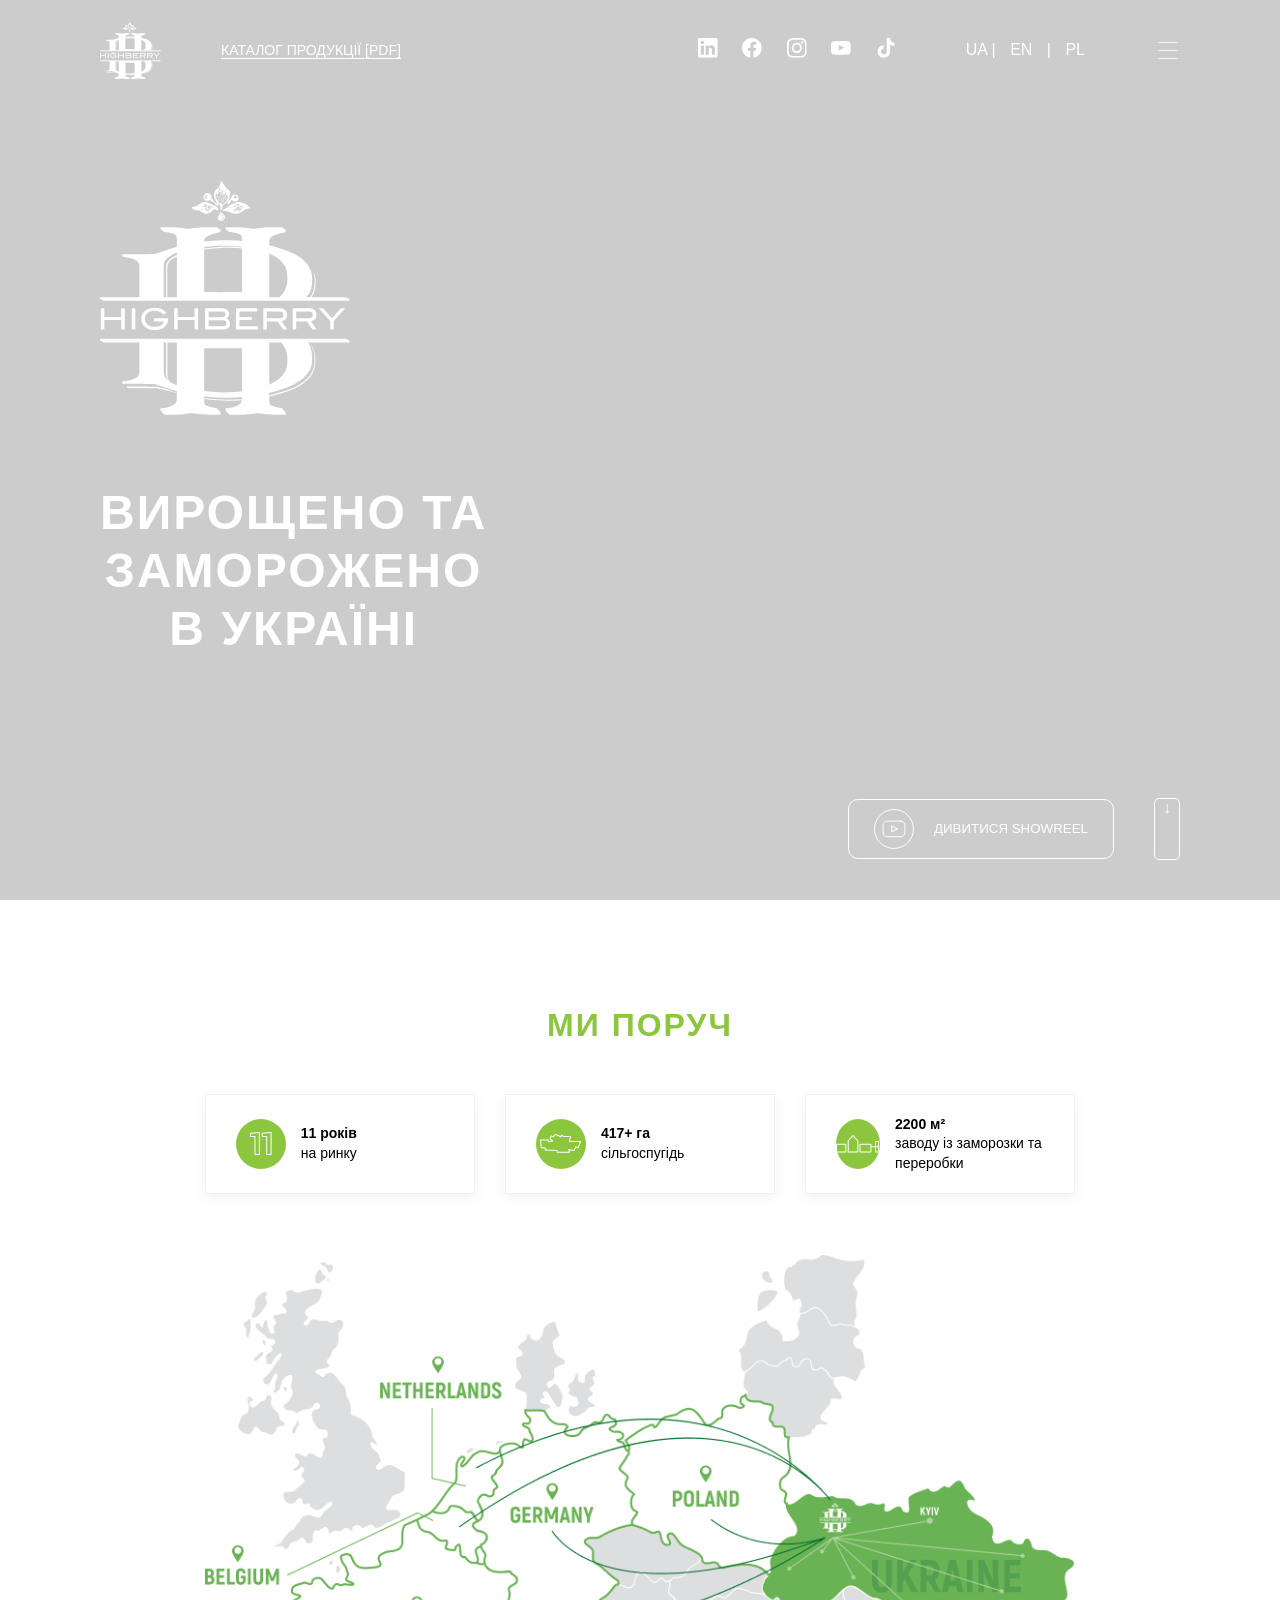
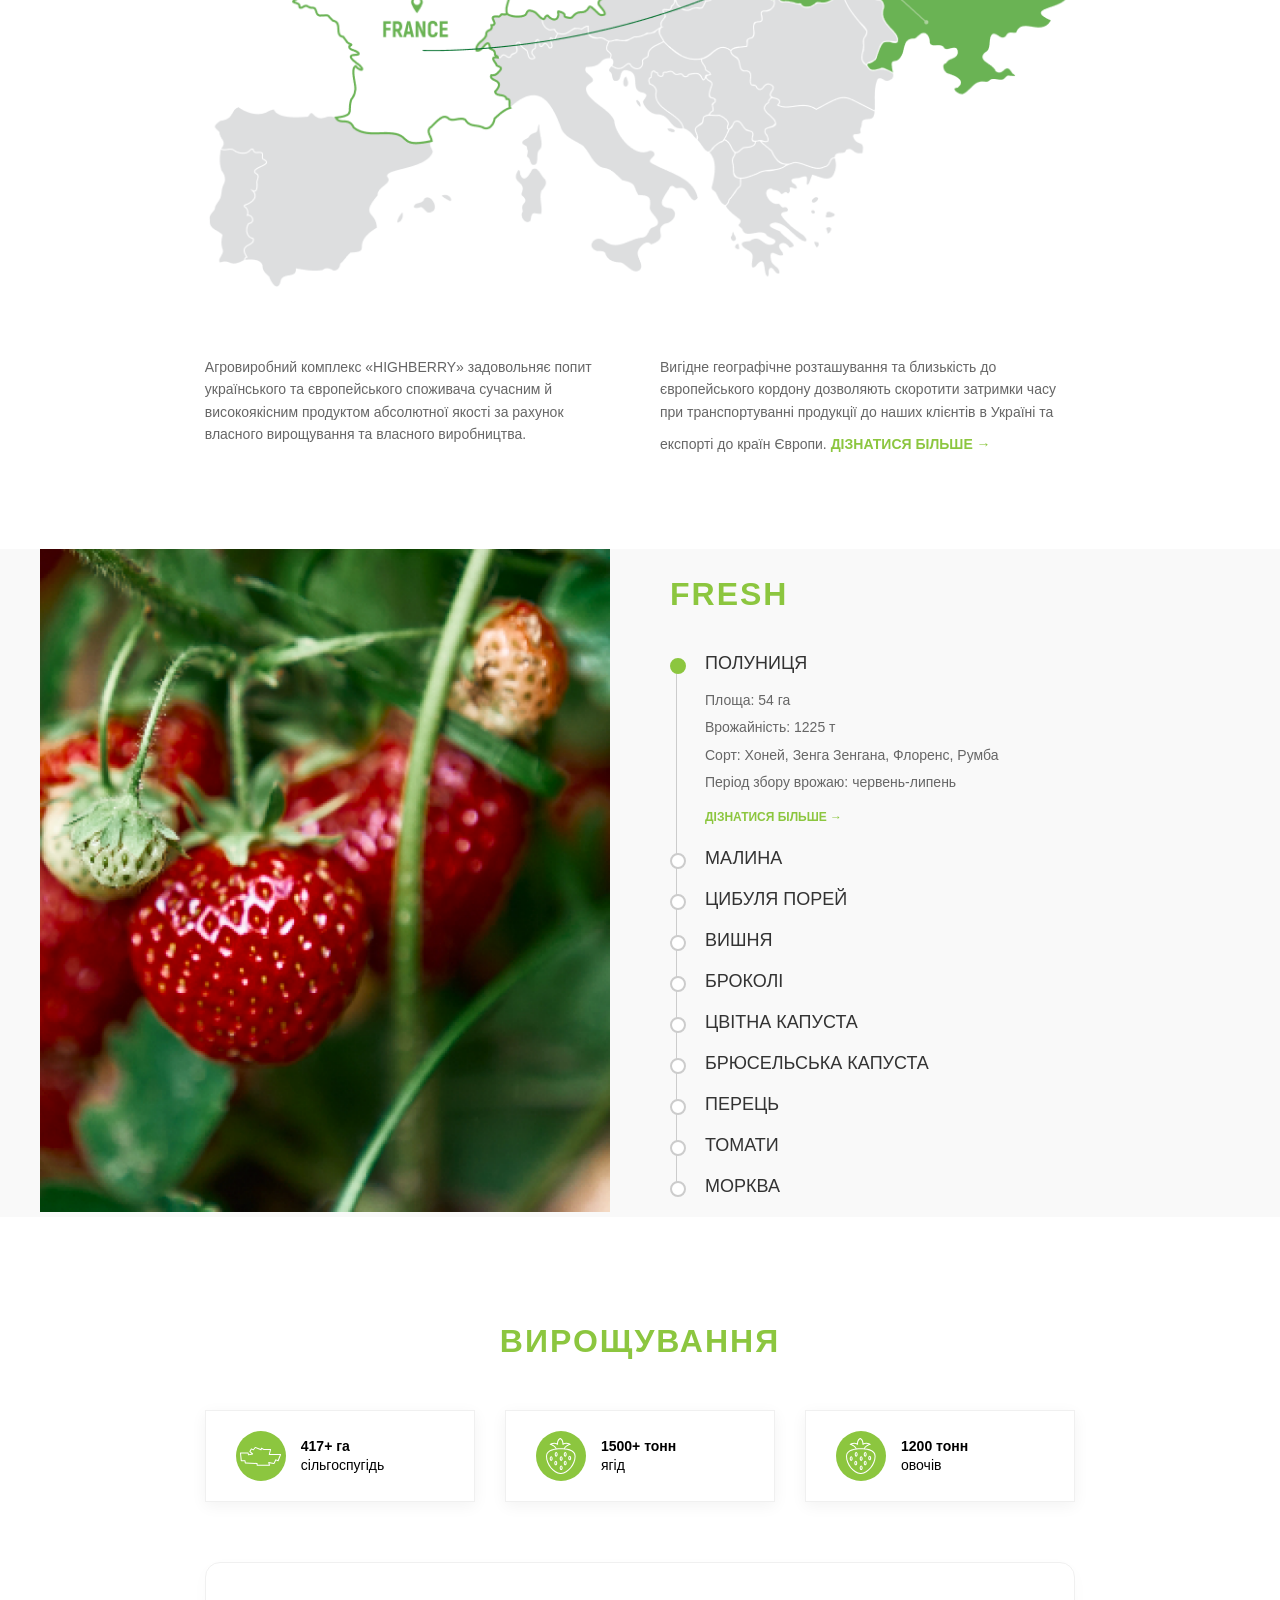
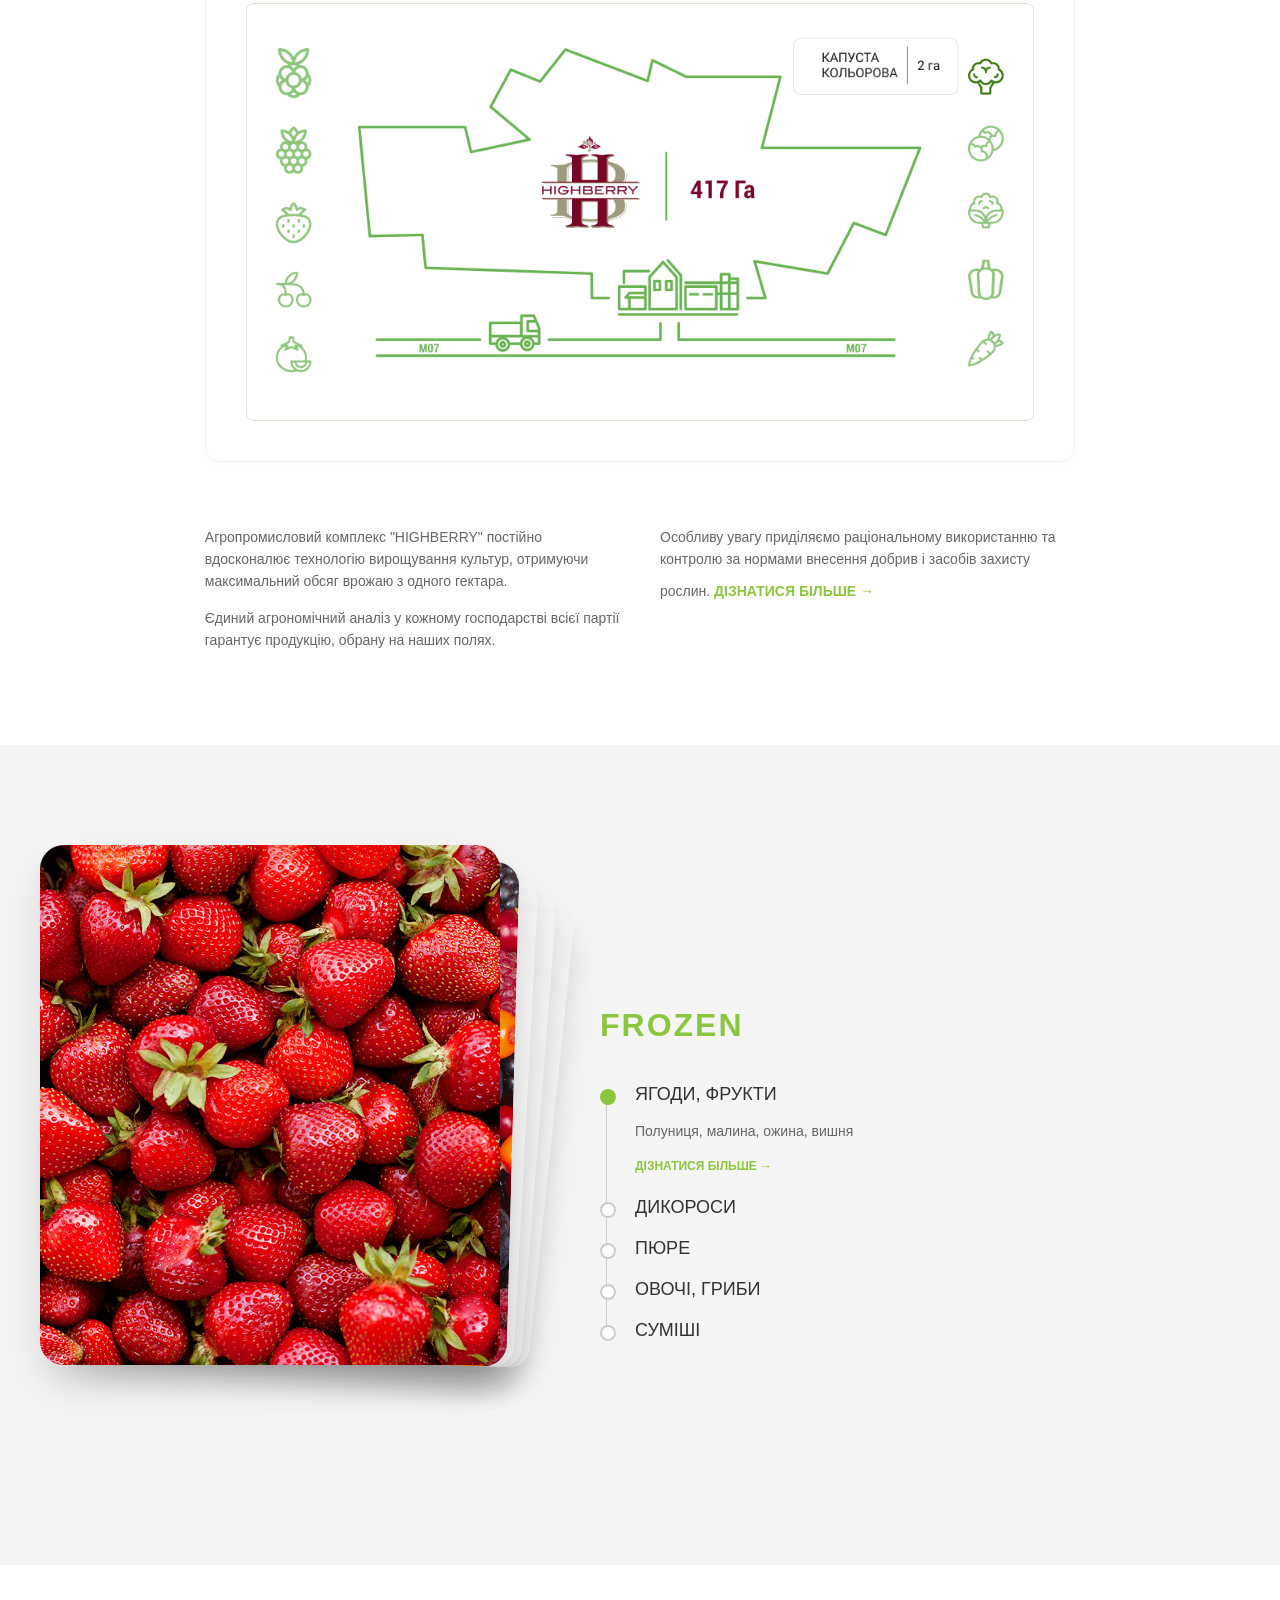
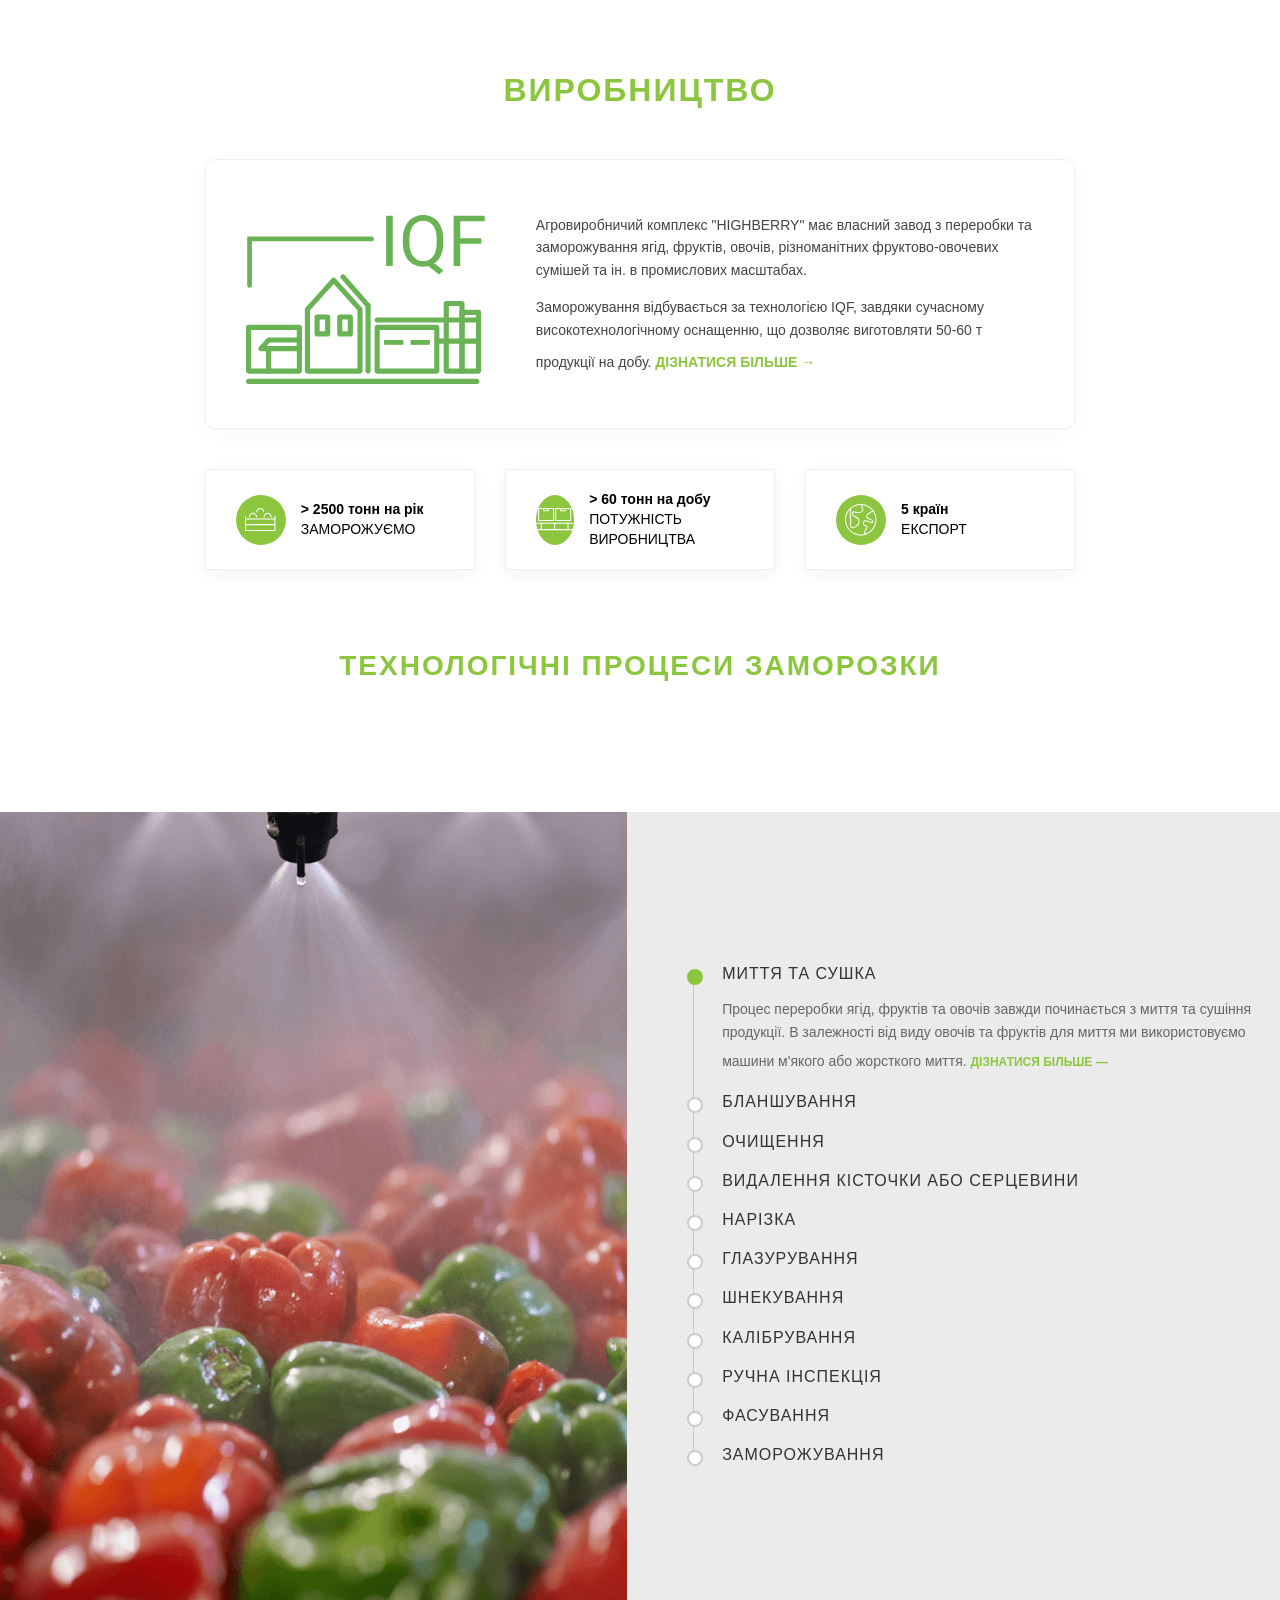
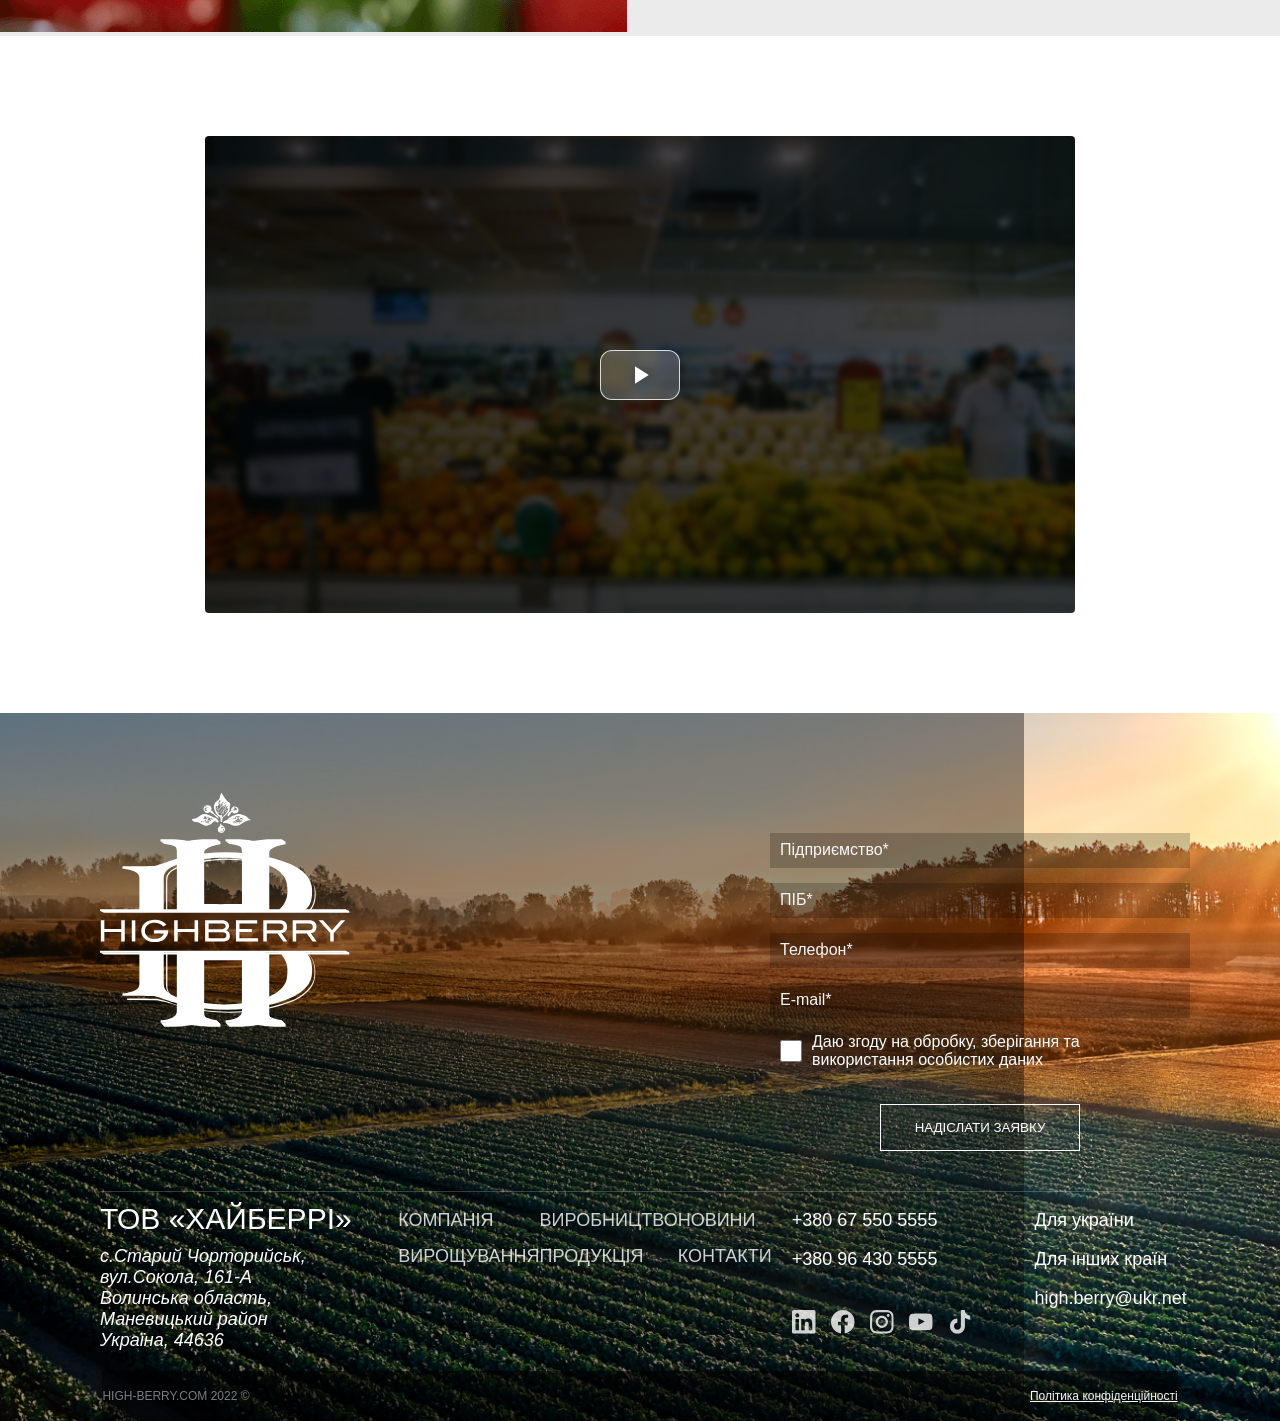
==== commit 3b1b5869: "Update index.html" ====
--- a/index.html
+++ b/index.html
@@ -19,7 +19,7 @@
         </div>
     
         <ul class="nav-menu">
-            <li><a href="/about.html">ПРО НАС</a></li>
+            <li><a href="./about.html">ПРО НАС</a></li>
             <li><a href="/mission.html">МІСІЯ ТА ЦІННОСТІ</a></li>
             <li><a href="/growing.html">ВИРОЩУВАННЯ</a></li>
             <li><a href="/production.html">ВИРОБНИЦТВО</a></li>
@@ -698,4 +698,4 @@
 };
     </script>
 </body>
-</html>+</html>
